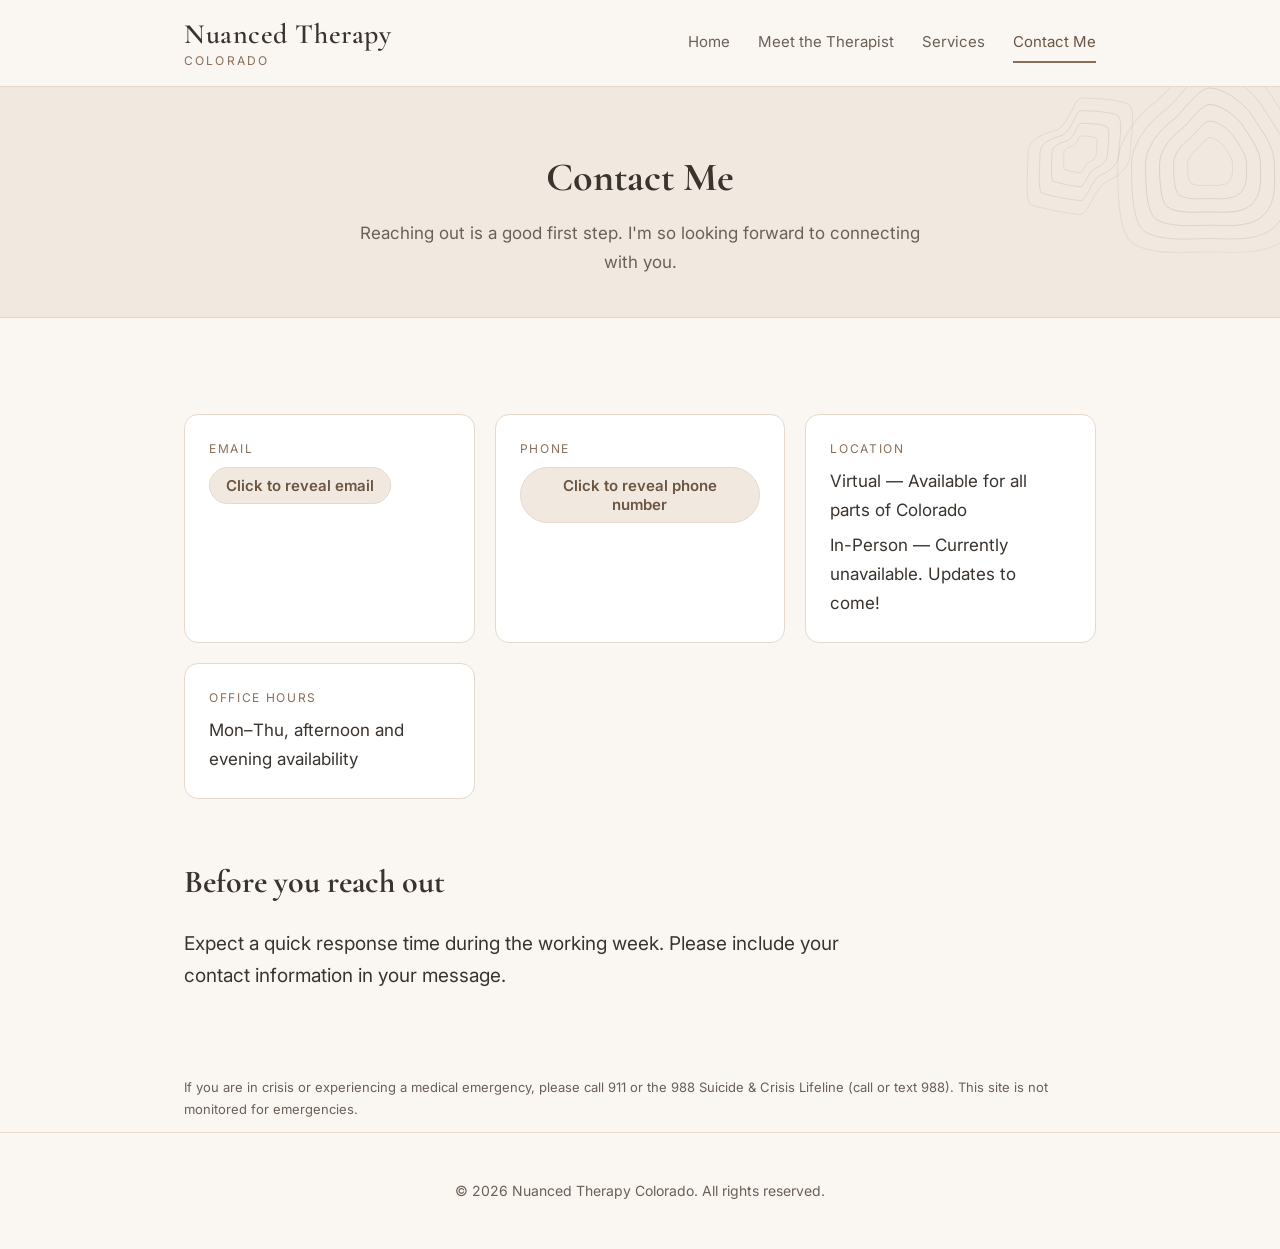
==== contact.html @ 062fc4d3 "Add topographic contour motif, refine copy, and protect contact info - Add two-cluster topographic c" ====
<!DOCTYPE html>
<html lang="en">
<head>
<meta charset="UTF-8">
<meta name="viewport" content="width=device-width, initial-scale=1.0">
<title>Contact Me | Nuanced Therapy Colorado</title>
<meta name="description" content="Get in touch with Nuanced Therapy Colorado.">
<link rel="preconnect" href="https://fonts.googleapis.com">
<link rel="preconnect" href="https://fonts.gstatic.com" crossorigin>
<link href="https://fonts.googleapis.com/css2?family=Cormorant+Garamond:wght@500;600;700&family=Inter:wght@400;500;600&display=swap" rel="stylesheet">
<link rel="stylesheet" href="assets/styles.css">
</head>
<body>

<header class="site-header">
  <div class="wrap">
    <a href="index.html" class="brand">
      <span class="brand-name">Nuanced Therapy</span>
      <span class="brand-sub">Colorado</span>
    </a>
    <nav class="site-nav">
      <a href="index.html">Home</a>
      <a href="meet-the-therapist.html">Meet the Therapist</a>
      <a href="what-i-do.html">Services</a>
      <a href="contact.html" aria-current="page">Contact Me</a>
    </nav>
  </div>
</header>

<section class="page-hero">
  <svg class="page-hero-motif" viewBox="0 0 400 400" aria-hidden="true" focusable="false">
    <defs>
      <path id="contourBlob" d="M100,0 C100,25 105,60 81.3,81.3 C60,100 20,95 0,95 C-20,95 -65,100 -84.9,84.9 C-100,72 -100,25 -100,0 C-100,-25 -80,-50 -63.6,-63.6 C-40,-80 -20,-118 0,-118 C20,-118 55,-95 69.3,-69.3 C85,-45 100,-25 100,0 Z"/>
      <path id="contourBlob2" d="M90,0 C90,25 70,40 49.5,49.5 C25,60 15,110 0,110 C-15,110 -70,100 -91.9,91.9 C-100,80 -95,25 -95,0 C-95,-25 -70,-35 -42.4,-42.4 C-20,-55 -10,-100 0,-100 C15,-100 65,-100 88.4,-88.4 C100,-75 90,-25 90,0 Z"/>
    </defs>
    <g fill="none" stroke="var(--color-accent)" stroke-width="1.2">
      <use href="#contourBlob" transform="translate(300,110) scale(0.32)" vector-effect="non-scaling-stroke" opacity="0.5"/>
      <use href="#contourBlob" transform="translate(300,110) scale(0.52)" vector-effect="non-scaling-stroke" opacity="0.42"/>
      <use href="#contourBlob" transform="translate(300,110) scale(0.72)" vector-effect="non-scaling-stroke" opacity="0.34"/>
      <use href="#contourBlob" transform="translate(300,110) scale(0.92)" vector-effect="non-scaling-stroke" opacity="0.26"/>
      <use href="#contourBlob" transform="translate(300,110) scale(1.12)" vector-effect="non-scaling-stroke" opacity="0.18"/>
      <use href="#contourBlob" transform="translate(300,110) scale(1.32)" vector-effect="non-scaling-stroke" opacity="0.1"/>
      <use href="#contourBlob2" transform="translate(115,95) scale(0.25)" vector-effect="non-scaling-stroke" opacity="0.6"/>
      <use href="#contourBlob2" transform="translate(115,95) scale(0.43)" vector-effect="non-scaling-stroke" opacity="0.46"/>
      <use href="#contourBlob2" transform="translate(115,95) scale(0.61)" vector-effect="non-scaling-stroke" opacity="0.32"/>
      <use href="#contourBlob2" transform="translate(115,95) scale(0.79)" vector-effect="non-scaling-stroke" opacity="0.2"/>
    </g>
  </svg>
  <div class="wrap">
    <h1>Contact Me</h1>
    <p>Reaching out is a good first step. I'm so looking forward to connecting with you.</p>
  </div>
</section>

<main>
  <div class="wrap">
    <section>
      <div class="contact-methods">
        <div class="contact-method">
          <span class="label">Email</span>
          <button type="button" class="reveal-btn" data-reveal-type="email" data-user="Z3J1bmR2aWd0aGVyYXB5QGdtYWlsLmNvbQ==">Click to reveal email</button>
        </div>
        <div class="contact-method">
          <span class="label">Phone</span>
          <button type="button" class="reveal-btn" data-reveal-type="phone" data-tel="KzE3MjAzNzg4ODg5" data-display="KDcyMCkgMzc4LTg4ODk=">Click to reveal phone number</button>
        </div>
        <div class="contact-method">
          <span class="label">Location</span>
          <span style="display:block; margin-bottom:6px;">Virtual — Available for all parts of Colorado</span>
          <span style="display:block;">In-Person — Currently unavailable. Updates to come!</span>
        </div>
        <div class="contact-method">
          <span class="label">Office hours</span>
          <span>Mon–Thu, afternoon and evening availability</span>
        </div>
      </div>
    </section>

    <section>
      <h2>Before you reach out</h2>
      <p class="lede">
        Expect a quick response time during the working week. Please include your contact information in your message.
      </p>
    </section>
  </div>
</main>

<p class="crisis-note">
  If you are in crisis or experiencing a medical emergency, please call 911 or the 988 Suicide &amp; Crisis Lifeline (call or text 988). This site is not monitored for emergencies.
</p>

<footer class="site-footer">
  <div class="wrap">
    <p>&copy; <span id="year"></span> Nuanced Therapy Colorado. All rights reserved.</p>
  </div>
</footer>

<script>document.getElementById('year').textContent = new Date().getFullYear();</script>
<script>
document.querySelectorAll('.reveal-btn').forEach(function (btn) {
  btn.addEventListener('click', function () {
    var link = document.createElement('a');
    if (btn.dataset.revealType === 'email') {
      var email = atob(btn.dataset.user);
      link.href = 'mailto:' + email;
      link.textContent = email;
    } else {
      var tel = atob(btn.dataset.tel);
      var display = atob(btn.dataset.display);
      link.href = 'tel:' + tel;
      link.textContent = 'Text or call at ' + display;
    }
    btn.replaceWith(link);
  });
});
</script>
</body>
</html>
---- assets/styles.css ----
/* Nuanced Therapy Colorado — shared styles */

:root {
  --color-bg: #faf6f1;
  --color-bg-alt: #f1e9df;
  --color-surface: #ffffff;
  --color-text: #3a332e;
  --color-text-soft: #6b6058;
  --color-accent: #8a6f5c;
  --color-accent-dark: #6b5545;
  --color-border: #e4d9cc;
  --font-heading: "Cormorant Garamond", Georgia, "Times New Roman", serif;
  --font-body: "Inter", -apple-system, BlinkMacSystemFont, "Segoe UI", sans-serif;
  --max-width: 960px;
}

* {
  box-sizing: border-box;
}

html {
  scroll-behavior: smooth;
}

body {
  margin: 0;
  background: var(--color-bg);
  color: var(--color-text);
  font-family: var(--font-body);
  font-size: 17px;
  line-height: 1.7;
  -webkit-font-smoothing: antialiased;
}

img {
  max-width: 100%;
  display: block;
}

a {
  color: var(--color-accent-dark);
}

.wrap {
  max-width: var(--max-width);
  margin: 0 auto;
  padding: 0 24px;
}

/* Header / nav */

.site-header {
  background: var(--color-bg);
  border-bottom: 1px solid var(--color-border);
  position: sticky;
  top: 0;
  z-index: 10;
}

.site-header .wrap {
  display: flex;
  align-items: center;
  justify-content: space-between;
  padding-top: 18px;
  padding-bottom: 18px;
  flex-wrap: wrap;
  gap: 12px;
}

.brand {
  display: flex;
  flex-direction: column;
  line-height: 1.2;
  text-decoration: none;
}

.brand-name {
  font-family: var(--font-heading);
  font-size: 28px;
  font-weight: 600;
  color: var(--color-text);
  letter-spacing: 0.02em;
}

.brand-sub {
  font-size: 12px;
  letter-spacing: 0.18em;
  text-transform: uppercase;
  color: var(--color-accent);
  margin-top: 2px;
}

.site-nav {
  display: flex;
  gap: 28px;
  flex-wrap: wrap;
}

.site-nav a {
  text-decoration: none;
  color: var(--color-text-soft);
  font-size: 15px;
  padding: 6px 0;
  border-bottom: 2px solid transparent;
  transition: color 0.15s ease, border-color 0.15s ease;
}

.site-nav a:hover,
.site-nav a[aria-current="page"] {
  color: var(--color-accent-dark);
  border-bottom-color: var(--color-accent);
}

/* Hero */

.hero {
  position: relative;
  overflow: hidden;
  padding: 72px 0 56px;
  text-align: center;
  background: linear-gradient(180deg, var(--color-bg-alt) 0%, var(--color-bg) 100%);
  border-bottom: 1px solid var(--color-border);
}

.hero-motif {
  position: absolute;
  top: 0;
  right: 0;
  width: 380px;
  height: 380px;
  max-width: 55%;
  pointer-events: none;
  z-index: 0;
}

.hero .wrap {
  position: relative;
  z-index: 1;
}

.hero h1 {
  font-family: var(--font-heading);
  font-size: 48px;
  margin: 0 0 12px;
  color: var(--color-text);
}

.hero .tagline {
  font-size: 19px;
  color: var(--color-text-soft);
  max-width: 560px;
  margin: 0 auto 28px;
}

.page-hero {
  position: relative;
  overflow: hidden;
  padding: 56px 0 40px;
  text-align: center;
  background: var(--color-bg-alt);
  border-bottom: 1px solid var(--color-border);
}

.page-hero-motif {
  position: absolute;
  top: 0;
  right: 0;
  width: 280px;
  height: 280px;
  max-width: 55%;
  pointer-events: none;
  z-index: 0;
}

.page-hero .wrap {
  position: relative;
  z-index: 1;
}

@media (max-width: 640px) {
  .hero-motif {
    width: 220px;
    height: 220px;
  }

  .page-hero-motif {
    width: 170px;
    height: 170px;
  }
}

.page-hero h1 {
  font-family: var(--font-heading);
  font-size: 40px;
  margin: 0 0 8px;
}

.page-hero p {
  color: var(--color-text-soft);
  max-width: 560px;
  margin: 0 auto;
}

/* Buttons */

.btn {
  display: inline-block;
  padding: 13px 30px;
  border-radius: 999px;
  text-decoration: none;
  font-size: 15px;
  font-weight: 600;
  transition: transform 0.15s ease, box-shadow 0.15s ease;
}

.btn-primary {
  background: var(--color-accent);
  color: #fff;
}

.btn-primary:hover {
  background: var(--color-accent-dark);
  transform: translateY(-1px);
}

.btn-secondary {
  background: transparent;
  color: var(--color-accent-dark);
  border: 1.5px solid var(--color-accent);
}

.btn-secondary:hover {
  background: var(--color-bg-alt);
}

/* Sections */

main {
  padding: 64px 0;
}

section + section {
  margin-top: 56px;
}

h2 {
  font-family: var(--font-heading);
  font-size: 32px;
  margin: 0 0 16px;
  color: var(--color-text);
}

h3 {
  font-family: var(--font-heading);
  font-size: 22px;
  margin: 0 0 10px;
}

p {
  color: var(--color-text-soft);
}

.lede {
  font-size: 19px;
  color: var(--color-text);
  max-width: 680px;
}

/* Process list */

.process-list {
  list-style: none;
  counter-reset: process;
  margin: 28px 0 0;
  padding: 0;
  display: grid;
  grid-template-columns: repeat(auto-fit, minmax(200px, 1fr));
  gap: 20px;
}

.process-list li {
  counter-increment: process;
  background: var(--color-surface);
  border: 1px solid var(--color-border);
  border-radius: 14px;
  padding: 24px 24px 20px;
  position: relative;
}

.process-list li::before {
  content: counter(process);
  display: flex;
  align-items: center;
  justify-content: center;
  width: 34px;
  height: 34px;
  border-radius: 50%;
  background: var(--color-accent);
  color: #fff;
  font-family: var(--font-heading);
  font-size: 17px;
  font-weight: 600;
  margin-bottom: 14px;
}

.process-title {
  font-family: var(--font-heading);
  font-size: 19px;
  color: var(--color-text);
  display: block;
  margin-bottom: 8px;
}

.process-list p {
  margin: 0;
  font-size: 15px;
}

/* Cards / grid */

.grid {
  display: grid;
  grid-template-columns: repeat(auto-fit, minmax(240px, 1fr));
  gap: 24px;
  margin-top: 28px;
}

.card {
  background: var(--color-surface);
  border: 1px solid var(--color-border);
  border-radius: 14px;
  padding: 28px;
}

.card h3 {
  color: var(--color-accent-dark);
}

/* Two-column layout (therapist photo + bio) */

.split {
  display: grid;
  grid-template-columns: 280px 1fr;
  gap: 40px;
  align-items: start;
}

@media (max-width: 640px) {
  .split {
    grid-template-columns: 1fr;
  }
}

.portrait {
  width: 100%;
  aspect-ratio: 4 / 5;
  border-radius: 16px;
  background: var(--color-bg-alt);
  border: 1px solid var(--color-border);
  display: flex;
  align-items: center;
  justify-content: center;
  color: var(--color-text-soft);
  font-size: 14px;
  text-align: center;
  padding: 20px;
}

.credentials {
  list-style: none;
  padding: 0;
  margin: 16px 0 0;
}

.credentials li {
  padding: 6px 0;
  border-bottom: 1px solid var(--color-border);
  color: var(--color-text-soft);
  font-size: 15px;
}

/* Contact */

.contact-methods {
  display: grid;
  grid-template-columns: repeat(auto-fit, minmax(220px, 1fr));
  gap: 20px;
  margin-top: 32px;
}

.contact-method {
  background: var(--color-surface);
  border: 1px solid var(--color-border);
  border-radius: 14px;
  padding: 24px;
}

.contact-method .label {
  font-size: 12px;
  letter-spacing: 0.14em;
  text-transform: uppercase;
  color: var(--color-accent);
  margin-bottom: 8px;
  display: block;
}

.contact-method a {
  font-size: 17px;
  text-decoration: none;
  color: var(--color-text);
  overflow-wrap: break-word;
  word-break: break-word;
}

.reveal-btn {
  font-family: var(--font-body);
  font-size: 15px;
  font-weight: 600;
  color: var(--color-accent-dark);
  background: var(--color-bg-alt);
  border: 1px solid var(--color-border);
  border-radius: 999px;
  padding: 8px 16px;
  cursor: pointer;
  transition: background 0.15s ease;
}

.reveal-btn:hover {
  background: var(--color-border);
}

.contact-method a:hover {
  color: var(--color-accent-dark);
}

.note-box {
  background: var(--color-bg-alt);
  border-left: 3px solid var(--color-accent);
  border-radius: 8px;
  padding: 18px 22px;
  margin-top: 32px;
  font-size: 15px;
  color: var(--color-text-soft);
}

/* Placeholder marker */

.placeholder {
  background: #fff6e5;
  border: 1px dashed #d9b45c;
  border-radius: 4px;
  padding: 0 4px;
}

/* Footer */

.site-footer {
  border-top: 1px solid var(--color-border);
  padding: 32px 0;
  text-align: center;
  color: var(--color-text-soft);
  font-size: 14px;
}

.site-footer a {
  color: var(--color-text-soft);
}

.crisis-note {
  max-width: var(--max-width);
  margin: 0 auto 12px;
  padding: 0 24px;
  font-size: 13px;
  color: var(--color-text-soft);
}
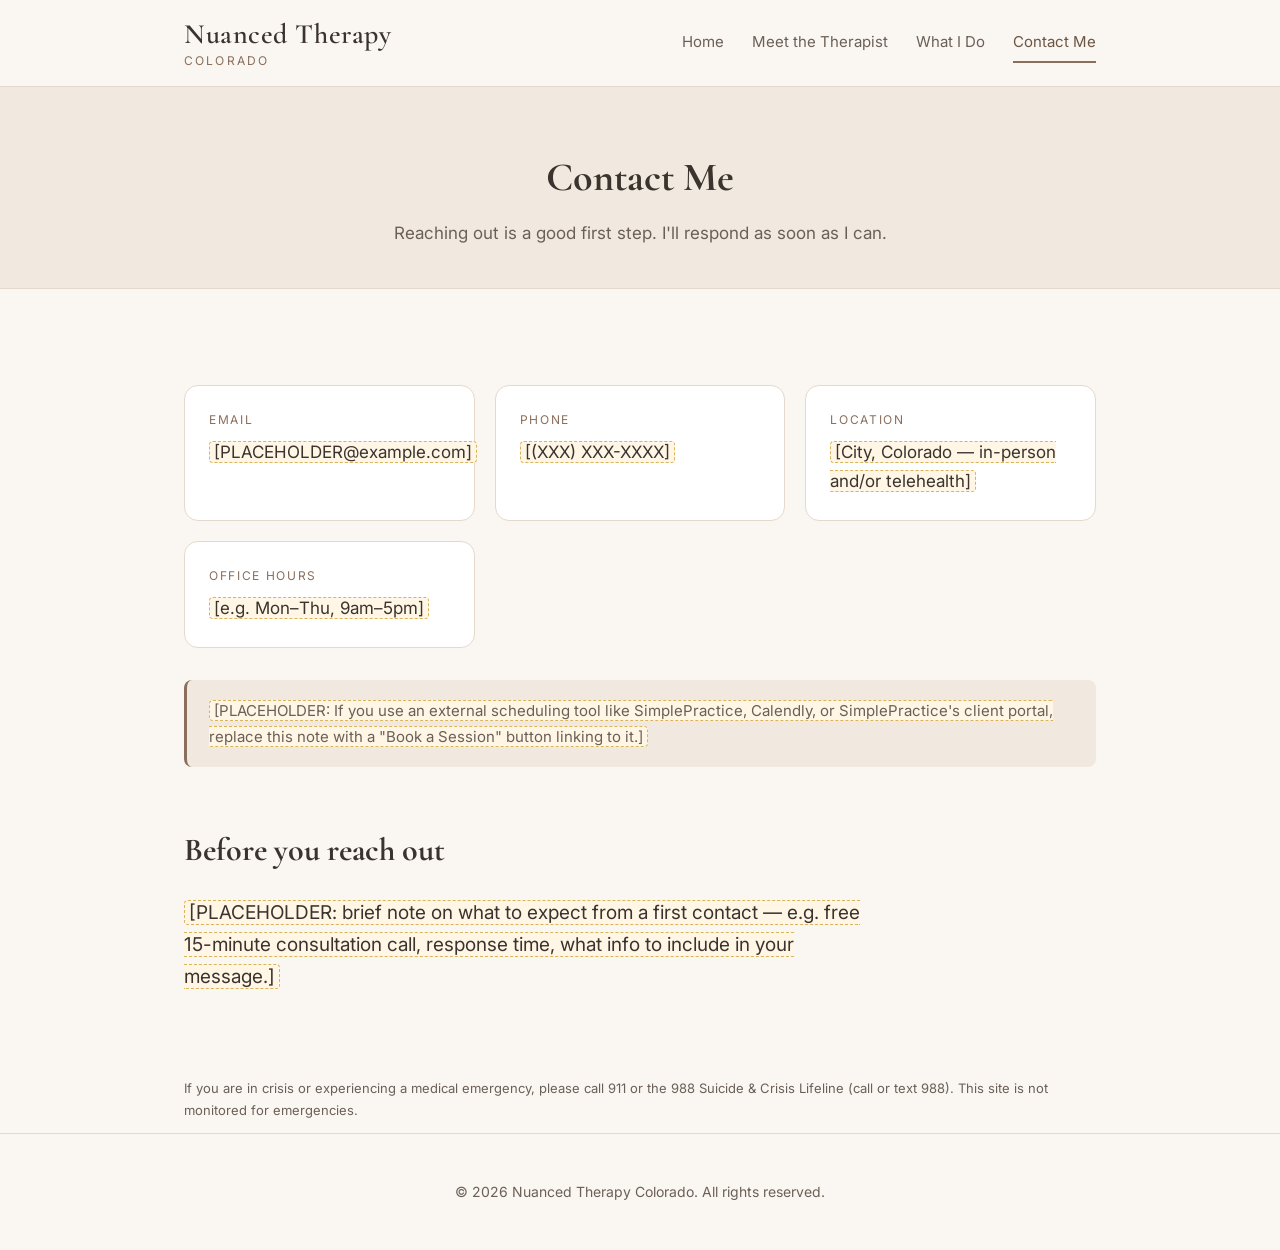
==== commit 577ff0c2: "Initial site: home, meet the therapist, what I do, contact" ====
--- a/contact.html
+++ b/contact.html
@@ -21,34 +21,16 @@
     <nav class="site-nav">
       <a href="index.html">Home</a>
       <a href="meet-the-therapist.html">Meet the Therapist</a>
-      <a href="what-i-do.html">Services</a>
+      <a href="what-i-do.html">What I Do</a>
       <a href="contact.html" aria-current="page">Contact Me</a>
     </nav>
   </div>
 </header>
 
 <section class="page-hero">
-  <svg class="page-hero-motif" viewBox="0 0 400 400" aria-hidden="true" focusable="false">
-    <defs>
-      <path id="contourBlob" d="M100,0 C100,25 105,60 81.3,81.3 C60,100 20,95 0,95 C-20,95 -65,100 -84.9,84.9 C-100,72 -100,25 -100,0 C-100,-25 -80,-50 -63.6,-63.6 C-40,-80 -20,-118 0,-118 C20,-118 55,-95 69.3,-69.3 C85,-45 100,-25 100,0 Z"/>
-      <path id="contourBlob2" d="M90,0 C90,25 70,40 49.5,49.5 C25,60 15,110 0,110 C-15,110 -70,100 -91.9,91.9 C-100,80 -95,25 -95,0 C-95,-25 -70,-35 -42.4,-42.4 C-20,-55 -10,-100 0,-100 C15,-100 65,-100 88.4,-88.4 C100,-75 90,-25 90,0 Z"/>
-    </defs>
-    <g fill="none" stroke="var(--color-accent)" stroke-width="1.2">
-      <use href="#contourBlob" transform="translate(300,110) scale(0.32)" vector-effect="non-scaling-stroke" opacity="0.5"/>
-      <use href="#contourBlob" transform="translate(300,110) scale(0.52)" vector-effect="non-scaling-stroke" opacity="0.42"/>
-      <use href="#contourBlob" transform="translate(300,110) scale(0.72)" vector-effect="non-scaling-stroke" opacity="0.34"/>
-      <use href="#contourBlob" transform="translate(300,110) scale(0.92)" vector-effect="non-scaling-stroke" opacity="0.26"/>
-      <use href="#contourBlob" transform="translate(300,110) scale(1.12)" vector-effect="non-scaling-stroke" opacity="0.18"/>
-      <use href="#contourBlob" transform="translate(300,110) scale(1.32)" vector-effect="non-scaling-stroke" opacity="0.1"/>
-      <use href="#contourBlob2" transform="translate(115,95) scale(0.25)" vector-effect="non-scaling-stroke" opacity="0.6"/>
-      <use href="#contourBlob2" transform="translate(115,95) scale(0.43)" vector-effect="non-scaling-stroke" opacity="0.46"/>
-      <use href="#contourBlob2" transform="translate(115,95) scale(0.61)" vector-effect="non-scaling-stroke" opacity="0.32"/>
-      <use href="#contourBlob2" transform="translate(115,95) scale(0.79)" vector-effect="non-scaling-stroke" opacity="0.2"/>
-    </g>
-  </svg>
   <div class="wrap">
     <h1>Contact Me</h1>
-    <p>Reaching out is a good first step. I'm so looking forward to connecting with you.</p>
+    <p>Reaching out is a good first step. I'll respond as soon as I can.</p>
   </div>
 </section>
 
@@ -58,28 +40,31 @@
       <div class="contact-methods">
         <div class="contact-method">
           <span class="label">Email</span>
-          <button type="button" class="reveal-btn" data-reveal-type="email" data-user="Z3J1bmR2aWd0aGVyYXB5QGdtYWlsLmNvbQ==">Click to reveal email</button>
+          <a href="mailto:PLACEHOLDER@example.com" class="placeholder">[PLACEHOLDER@example.com]</a>
         </div>
         <div class="contact-method">
           <span class="label">Phone</span>
-          <button type="button" class="reveal-btn" data-reveal-type="phone" data-tel="KzE3MjAzNzg4ODg5" data-display="KDcyMCkgMzc4LTg4ODk=">Click to reveal phone number</button>
+          <a href="tel:+10000000000" class="placeholder">[(XXX) XXX-XXXX]</a>
         </div>
         <div class="contact-method">
           <span class="label">Location</span>
-          <span style="display:block; margin-bottom:6px;">Virtual — Available for all parts of Colorado</span>
-          <span style="display:block;">In-Person — Currently unavailable. Updates to come!</span>
+          <span class="placeholder">[City, Colorado — in-person and/or telehealth]</span>
         </div>
         <div class="contact-method">
           <span class="label">Office hours</span>
-          <span>Mon–Thu, afternoon and evening availability</span>
+          <span class="placeholder">[e.g. Mon–Thu, 9am–5pm]</span>
         </div>
+      </div>
+
+      <div class="note-box">
+        <span class="placeholder">[PLACEHOLDER: If you use an external scheduling tool like SimplePractice, Calendly, or SimplePractice's client portal, replace this note with a "Book a Session" button linking to it.]</span>
       </div>
     </section>
 
     <section>
       <h2>Before you reach out</h2>
       <p class="lede">
-        Expect a quick response time during the working week. Please include your contact information in your message.
+        <span class="placeholder">[PLACEHOLDER: brief note on what to expect from a first contact — e.g. free 15-minute consultation call, response time, what info to include in your message.]</span>
       </p>
     </section>
   </div>
@@ -96,23 +81,5 @@
 </footer>
 
 <script>document.getElementById('year').textContent = new Date().getFullYear();</script>
-<script>
-document.querySelectorAll('.reveal-btn').forEach(function (btn) {
-  btn.addEventListener('click', function () {
-    var link = document.createElement('a');
-    if (btn.dataset.revealType === 'email') {
-      var email = atob(btn.dataset.user);
-      link.href = 'mailto:' + email;
-      link.textContent = email;
-    } else {
-      var tel = atob(btn.dataset.tel);
-      var display = atob(btn.dataset.display);
-      link.href = 'tel:' + tel;
-      link.textContent = 'Text or call at ' + display;
-    }
-    btn.replaceWith(link);
-  });
-});
-</script>
 </body>
 </html>
--- a/assets/styles.css
+++ b/assets/styles.css
@@ -114,30 +114,12 @@
 /* Hero */
 
 .hero {
-  position: relative;
-  overflow: hidden;
   padding: 72px 0 56px;
   text-align: center;
   background: linear-gradient(180deg, var(--color-bg-alt) 0%, var(--color-bg) 100%);
   border-bottom: 1px solid var(--color-border);
 }
 
-.hero-motif {
-  position: absolute;
-  top: 0;
-  right: 0;
-  width: 380px;
-  height: 380px;
-  max-width: 55%;
-  pointer-events: none;
-  z-index: 0;
-}
-
-.hero .wrap {
-  position: relative;
-  z-index: 1;
-}
-
 .hero h1 {
   font-family: var(--font-heading);
   font-size: 48px;
@@ -153,40 +135,10 @@
 }
 
 .page-hero {
-  position: relative;
-  overflow: hidden;
   padding: 56px 0 40px;
   text-align: center;
   background: var(--color-bg-alt);
   border-bottom: 1px solid var(--color-border);
-}
-
-.page-hero-motif {
-  position: absolute;
-  top: 0;
-  right: 0;
-  width: 280px;
-  height: 280px;
-  max-width: 55%;
-  pointer-events: none;
-  z-index: 0;
-}
-
-.page-hero .wrap {
-  position: relative;
-  z-index: 1;
-}
-
-@media (max-width: 640px) {
-  .hero-motif {
-    width: 220px;
-    height: 220px;
-  }
-
-  .page-hero-motif {
-    width: 170px;
-    height: 170px;
-  }
 }
 
 .page-hero h1 {
@@ -264,56 +216,6 @@
   font-size: 19px;
   color: var(--color-text);
   max-width: 680px;
-}
-
-/* Process list */
-
-.process-list {
-  list-style: none;
-  counter-reset: process;
-  margin: 28px 0 0;
-  padding: 0;
-  display: grid;
-  grid-template-columns: repeat(auto-fit, minmax(200px, 1fr));
-  gap: 20px;
-}
-
-.process-list li {
-  counter-increment: process;
-  background: var(--color-surface);
-  border: 1px solid var(--color-border);
-  border-radius: 14px;
-  padding: 24px 24px 20px;
-  position: relative;
-}
-
-.process-list li::before {
-  content: counter(process);
-  display: flex;
-  align-items: center;
-  justify-content: center;
-  width: 34px;
-  height: 34px;
-  border-radius: 50%;
-  background: var(--color-accent);
-  color: #fff;
-  font-family: var(--font-heading);
-  font-size: 17px;
-  font-weight: 600;
-  margin-bottom: 14px;
-}
-
-.process-title {
-  font-family: var(--font-heading);
-  font-size: 19px;
-  color: var(--color-text);
-  display: block;
-  margin-bottom: 8px;
-}
-
-.process-list p {
-  margin: 0;
-  font-size: 15px;
 }
 
 /* Cards / grid */
@@ -408,25 +310,6 @@
   font-size: 17px;
   text-decoration: none;
   color: var(--color-text);
-  overflow-wrap: break-word;
-  word-break: break-word;
-}
-
-.reveal-btn {
-  font-family: var(--font-body);
-  font-size: 15px;
-  font-weight: 600;
-  color: var(--color-accent-dark);
-  background: var(--color-bg-alt);
-  border: 1px solid var(--color-border);
-  border-radius: 999px;
-  padding: 8px 16px;
-  cursor: pointer;
-  transition: background 0.15s ease;
-}
-
-.reveal-btn:hover {
-  background: var(--color-border);
 }
 
 .contact-method a:hover {
